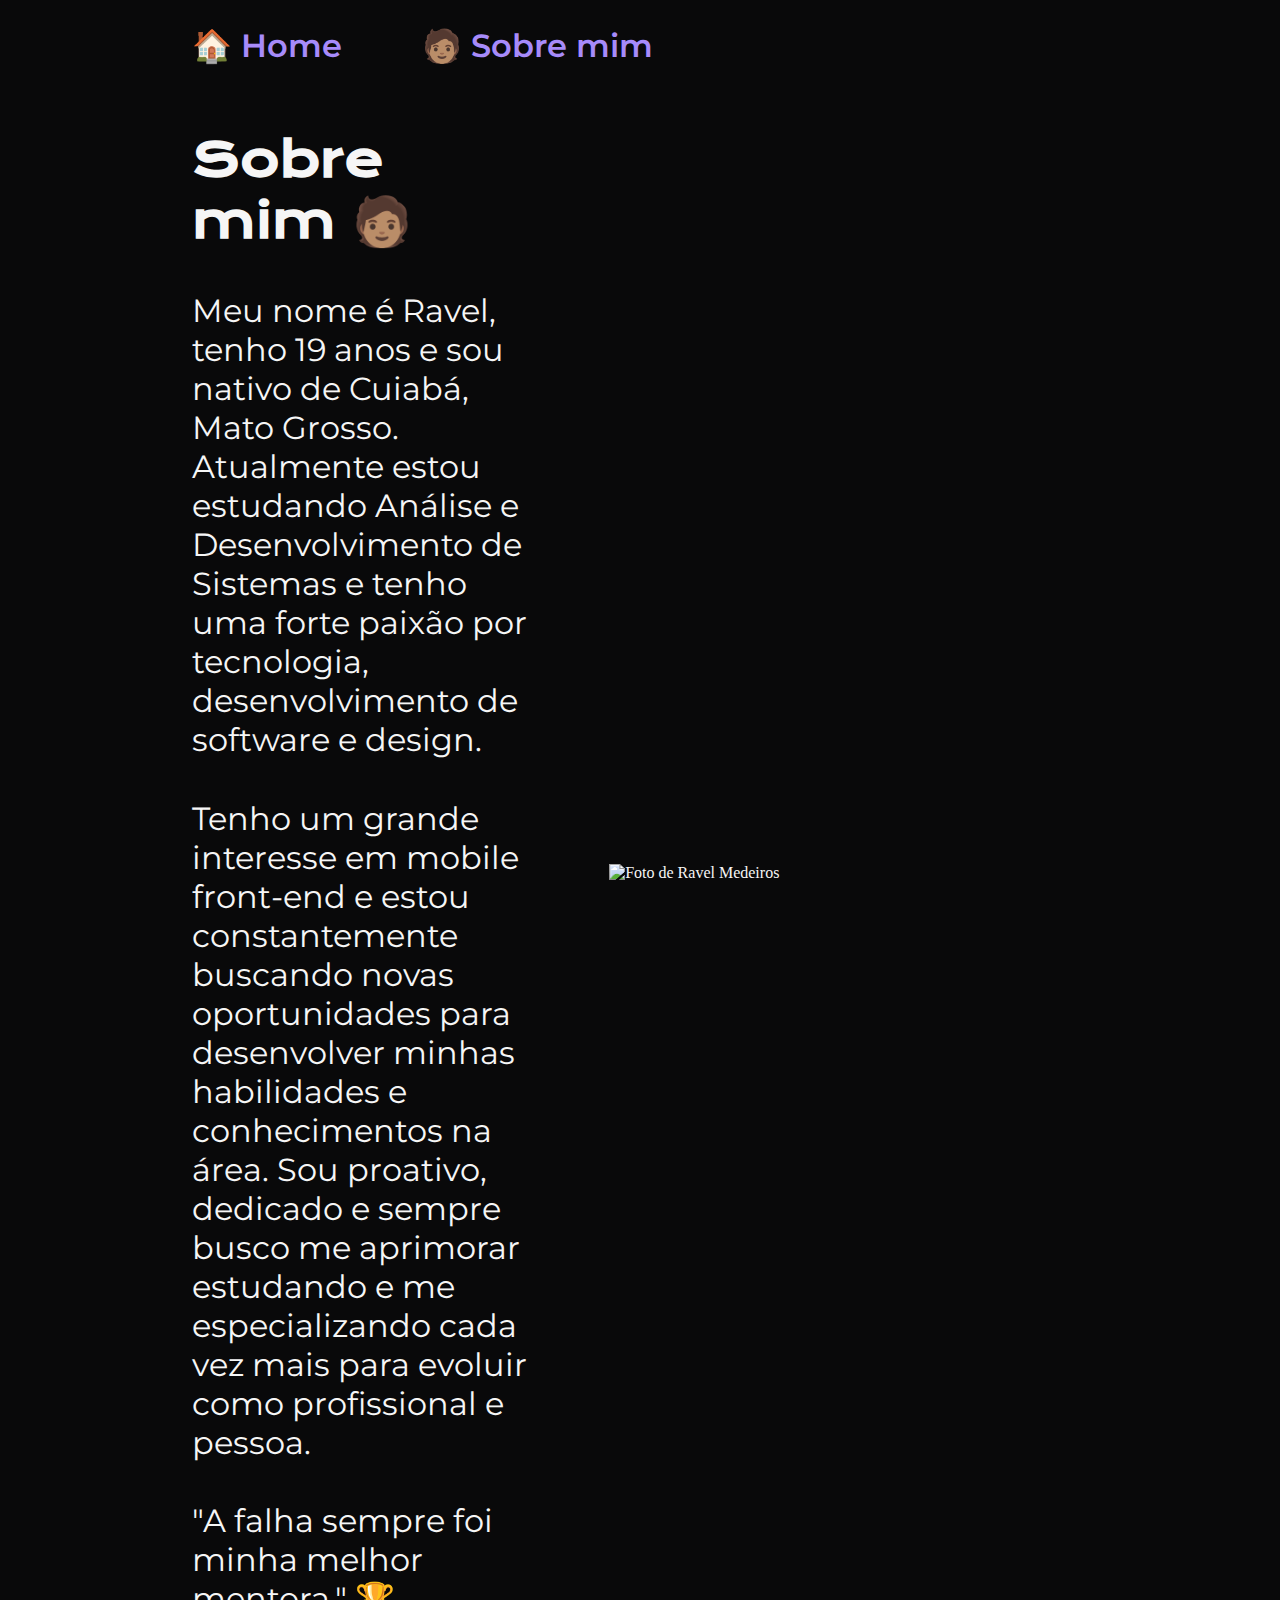
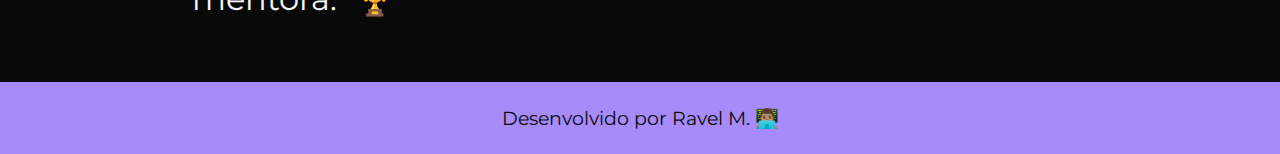
==== about.html @ d135dc50 "first commit" ====
<!DOCTYPE html>
<html lang="pt-br">
  <head>
    <meta charset="UTF-8" />
    <meta http-equiv="X-UA-Compatible" content="IE=edge" />
    <meta name="viewport" content="width=device-width, initial-scale=1.0" />
    <title>Sobre mim</title>
    <link rel="stylesheet" href="./styles/style.css" />
    <link rel="shortcut icon" href="./assets/icon.png" type="image/x-icon" />
  </head>

  <body>
    <header class="cabecalho">
      <nav class="cabecalho__menu">
        <a class="cabecalho__menu__link" href="index.html">🏠 Home</a>
        <a class="cabecalho__menu__link" href="about.html">🧑🏽 Sobre mim</a>
      </nav>
    </header>

    <main class="apresentacao">
      <section class="apresentacao__conteudo">
        <h1 class="apresentacao__conteudo__titulo">Sobre mim 🧑🏽</h1>
        <p class="apresentacao__conteudo__texto">
          Meu nome é Ravel, tenho 19 anos e sou nativo de Cuiabá, Mato Grosso.
          Atualmente estou estudando Análise e Desenvolvimento de Sistemas e
          tenho uma forte paixão por tecnologia, desenvolvimento de software e
          design.
        </p>
        <p class="apresentacao__conteudo__texto">
          Tenho um grande interesse em mobile front-end e estou constantemente
          buscando novas oportunidades para desenvolver minhas habilidades e
          conhecimentos na área. Sou proativo, dedicado e sempre busco me
          aprimorar estudando e me especializando cada vez mais para evoluir
          como profissional e pessoa. <br />
          <br />
          "A falha sempre foi minha melhor mentora." 🏆
        </p>
      </section>
      <img
        class="apresentacao__imagem"
        src="./assets/imagem.png"
        alt="Foto de Ravel Medeiros"
      />
    </main>

    <footer class="rodape">
      <p>Desenvolvido por Ravel M. 👨🏽‍💻</p>
    </footer>
  </body>
</html>
---- styles/style.css ----
@import url('https://fonts.googleapis.com/css2?family=Krona+One&family=Montserrat:wght@400;600&display=swap');

:root {
    --cor-primaria: #09090A;
    --cor-secundaria: #F6F6F6;
    --cor-terciaria: #A78BFA;
    --cor-hover: #272727;

    --fonte-primaria: 'Krona One', sans-serif;
    --fonte-secundaria: 'Montserrat', sans-serif;
}

* {
    margin: 0;
    padding: 0;
}

body {
    box-sizing: border-box;
    background-color: var(--cor-primaria);
    color: var(--cor-secundaria);
}

.cabecalho {
    padding: 2% 0% 0% 15%;
}

.cabecalho__menu {
    display: flex;
    gap: 80px;
}

.cabecalho__menu__link {
    font-family: var(--fonte-secundaria);
    font-size: 2rem;
    font-weight: 600;
    color: var(--cor-terciaria);
    text-decoration: none;
}

.cabecalho__menu__link:hover {
    color: var(--cor-secundaria);
}


.apresentacao {
    padding: 5% 15%;
    display: flex;
    align-items: center;
    justify-content: space-between;
    gap: 82px;
}

.apresentacao__conteudo {
    width: 50%;
    display: flex;
    flex-direction: column;
    gap: 40px;
}

.apresentacao__conteudo__titulo {
    font-size: 3rem;
    font-family: var(--fonte-primaria);
}

.titulo-destaque {
    color: var(--cor-terciaria);
}

.apresentacao__conteudo__texto {
    font-size: 2rem;
    font-family: var(--fonte-secundaria);
}

.apresentacao__links {
    display: flex;
    flex-direction: column;
    justify-content: space-between;
    align-items: center;
    gap: 32px;
}

.apresentacao__links__subtitulo {
    font-family: var(--fonte-primaria);
    font-weight: 400;
    font-size: 2rem;
}

.apresentacao__links__link {
    display: flex;
    justify-content: center;
    gap: 16px;
    border: 2px solid var(--cor-terciaria);
    width: 50%;
    text-align: center;
    border-radius: 8px;
    font-size: 1.5rem;
    font-weight: 600;
    padding: 21.5px 0;
    text-decoration: none;
    color: var(--cor-secundaria);
    font-family: var(--fonte-secundaria);
}

.apresentacao__links__imagem {
    width: 2rem;
}

.apresentacao__links__link:hover {
    background-color: var(--cor-hover);
}

.apresentacao__imagem {
    width: 40rem;
}

.rodape {
    color: var(--cor-primaria);
    background-color: var(--cor-terciaria);
    padding: 24px;
    text-align: center;
    font-family: var(--fonte-secundaria);
    font-size: 1.2rem;
    font-weight: 400;
}

@media (max-width: 1200px) {

    .cabecalho {
        padding: 10%
    }

    .apresentacao {
        flex-direction: column-reverse;
        padding: 5%;
    }

    .apresentacao__conteudo {
        width: auto;
    }

    .apresentacao__links__link {
        overflow: hidden;
        width: 50%;
    }

    .apresentacao__imagem {
        width: 50%;
    }

    .cabecalho__menu {
        justify-content: center;
        text-align: center;
    }
}
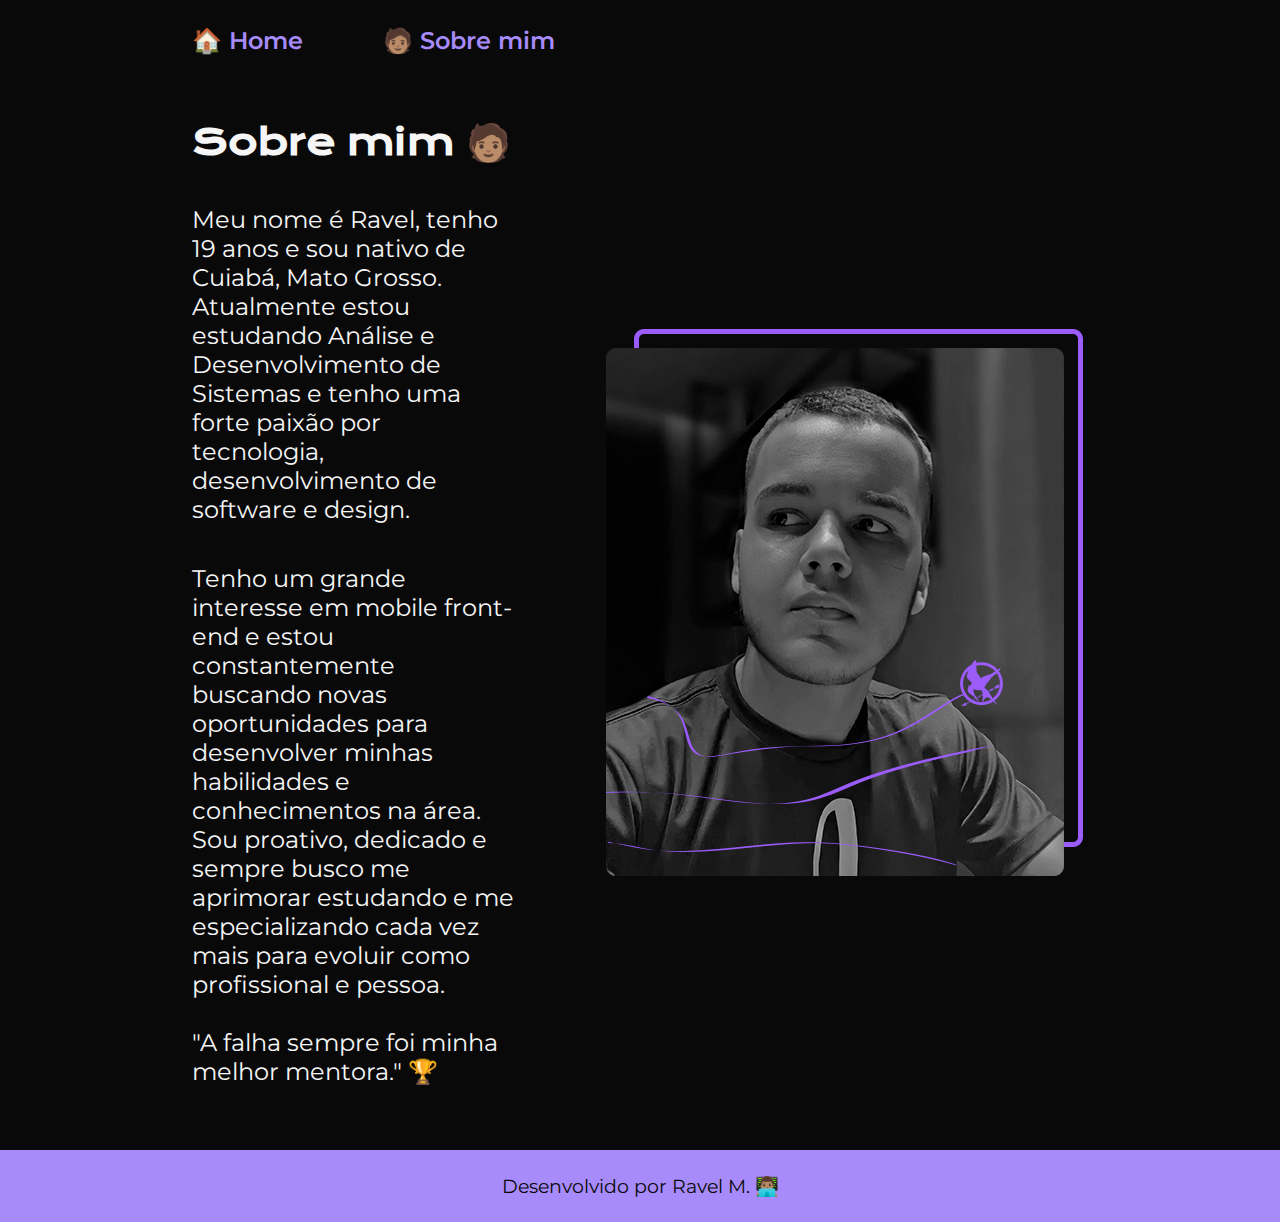
==== commit 32ca7da7: "second commit" ====
--- a/about.html
+++ b/about.html
@@ -38,7 +38,7 @@
       </section>
       <img
         class="apresentacao__imagem"
-        src="./assets/imagem.png"
+        src="./assets/fotoPerfil.png"
         alt="Foto de Ravel Medeiros"
       />
     </main>
--- a/styles/style.css
+++ b/styles/style.css
@@ -32,7 +32,7 @@
 
 .cabecalho__menu__link {
     font-family: var(--fonte-secundaria);
-    font-size: 2rem;
+    font-size: 1.5rem;
     font-weight: 600;
     color: var(--cor-terciaria);
     text-decoration: none;
@@ -59,7 +59,7 @@
 }
 
 .apresentacao__conteudo__titulo {
-    font-size: 3rem;
+    font-size: 2.25rem;
     font-family: var(--fonte-primaria);
 }
 
@@ -68,7 +68,7 @@
 }
 
 .apresentacao__conteudo__texto {
-    font-size: 2rem;
+    font-size: 1.5rem;
     font-family: var(--fonte-secundaria);
 }
 
@@ -83,7 +83,7 @@
 .apresentacao__links__subtitulo {
     font-family: var(--fonte-primaria);
     font-weight: 400;
-    font-size: 2rem;
+    font-size: 1.5rem;
 }
 
 .apresentacao__links__link {
@@ -130,6 +130,11 @@
         padding: 10%
     }
 
+    .cabecalho__menu {
+        justify-content: center;
+        text-align: center;
+    }
+
     .apresentacao {
         flex-direction: column-reverse;
         padding: 5%;
@@ -147,9 +152,4 @@
     .apresentacao__imagem {
         width: 50%;
     }
-
-    .cabecalho__menu {
-        justify-content: center;
-        text-align: center;
-    }
 }